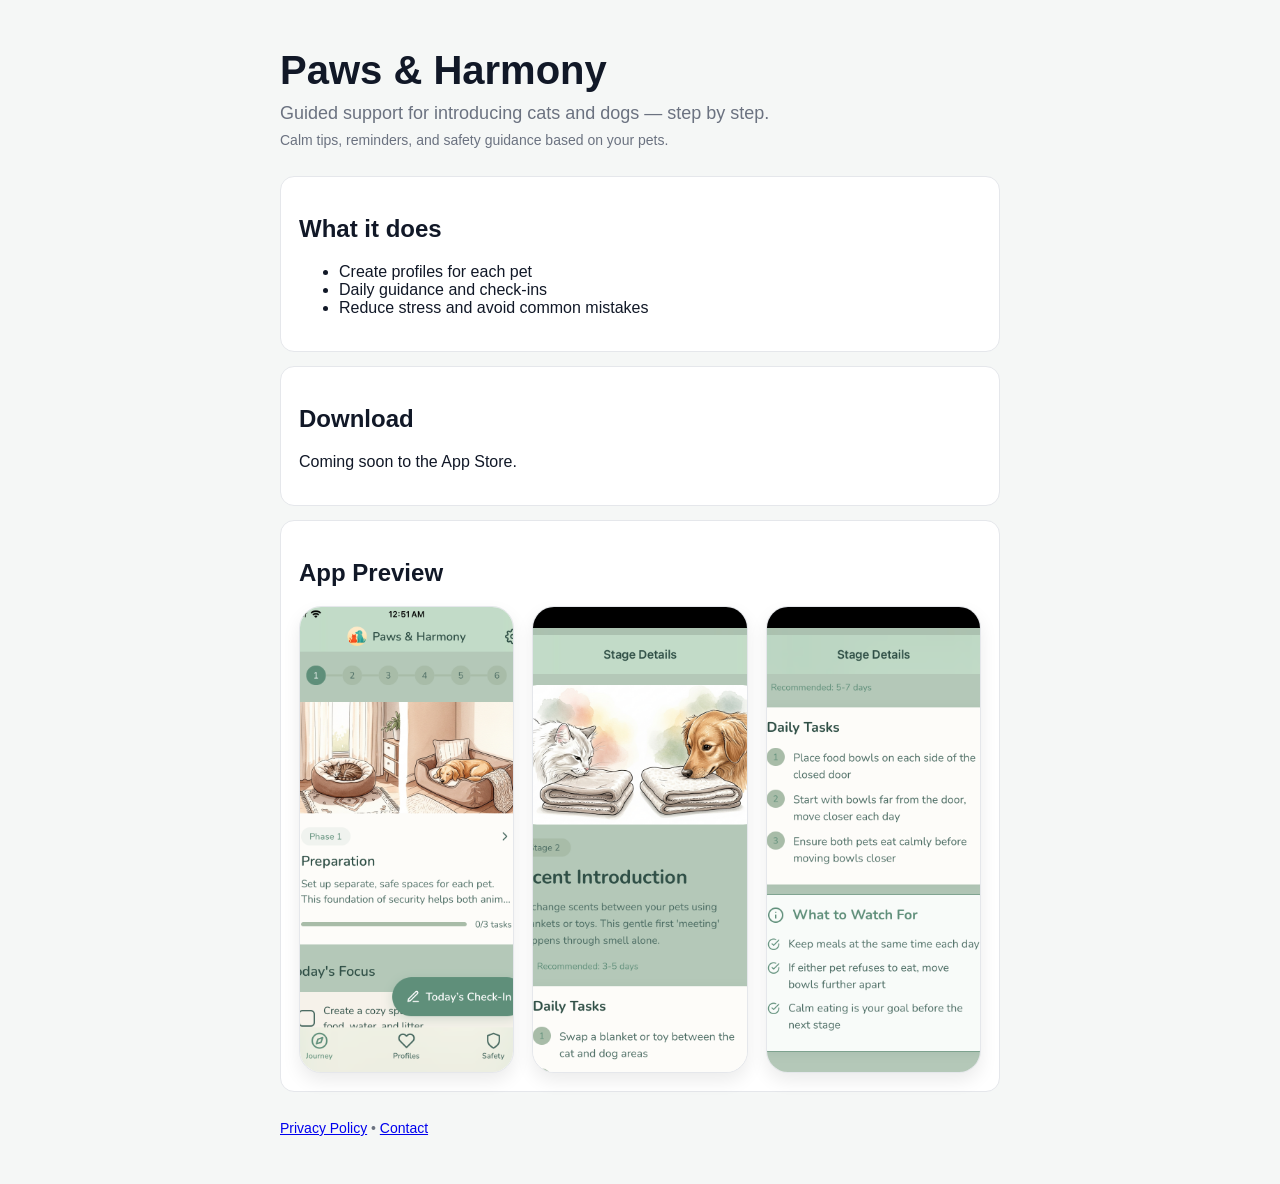
==== index.html @ eb030ee2 "Refactor index.html structure and update image versions Updated the HTML structure and improved the " ====
<!doctype html>
<html lang="en">
<head>
  <meta charset="UTF-8" />
  <meta name="viewport" content="width=device-width, initial-scale=1.0" />
  <title>Paws & Harmony</title>
  <link rel="stylesheet" href="styles.css?v=2" />
</head>

<body>
  <main class="wrap">

    <header class="header">
      <h1>Paws & Harmony</h1>
      <p class="tagline">
        Guided support for introducing cats and dogs — step by step.
      </p>
      <p class="micro">
        Calm tips, reminders, and safety guidance based on your pets.
      </p>
    </header>

    <section class="card">
      <h2>What it does</h2>
      <ul>
        <li>Create profiles for each pet</li>
        <li>Daily guidance and check-ins</li>
        <li>Reduce stress and avoid common mistakes</li>
      </ul>
    </section>

    <section class="card">
      <h2>Download</h2>
      <p>Coming soon to the App Store.</p>
    </section>

    <section class="card">
      <h2>App Preview</h2>

      <div class="screens">
        <img src="preview1.png?v=3" alt="App screenshot 1" />
        <img src="preview2.png?v=3" alt="App screenshot 2" />
        <img src="preview3.png?v=3" alt="App screenshot 3" />
      </div>
    </section>

    <footer class="footer">
      <a href="privacy.html">Privacy Policy</a>
      <span>•</span>
      <a href="mailto:contact@helppaharmony.com">Contact</a>
    </footer>

  </main>
</body>
</html>
---- styles.css ----
:root {
  --bg: #f5f7f6;
  --text: #111827;
  --muted: #6b7280;
  --card: #ffffff;
  --border: #e5e7eb;
}

* { box-sizing: border-box; }

body {
  margin: 0;
  font-family: -apple-system, BlinkMacSystemFont, "Segoe UI", Roboto, Arial, sans-serif;
  background: var(--bg);
  color: var(--text);
}

.wrap {
  max-width: 760px;
  margin: 0 auto;
  padding: 48px 20px;
}

.header h1 {
  margin: 0 0 10px;
  font-size: 40px;
}

.tagline {
  margin: 0 0 8px;
  font-size: 18px;
  color: var(--muted);
}

.micro {
  margin: 0 0 28px;
  font-size: 14px;
  color: var(--muted);
}

.card {
  background: var(--card);
  border: 1px solid var(--border);
  border-radius: 14px;
  padding: 18px;
  margin: 14px 0;
}

.footer {
  margin-top: 28px;
  font-size: 14px;
  color: var(--muted);
}
.screens {
  display: grid;
  grid-template-columns: repeat(auto-fit, minmax(180px, 1fr));
  gap: 18px;
  margin-top: 10px;
  place-items: center;
}

.screens img {
  width: 100%;
  max-width: 220px;

  /* makes them look like phone cards */
  aspect-ratio: 9 / 19.5;
  object-fit: cover;
  object-position: top;

  border-radius: 22px;
  border: 1px solid #e5e7eb;
  box-shadow: 0 8px 18px rgba(0,0,0,0.08);
  background: #fff;
}
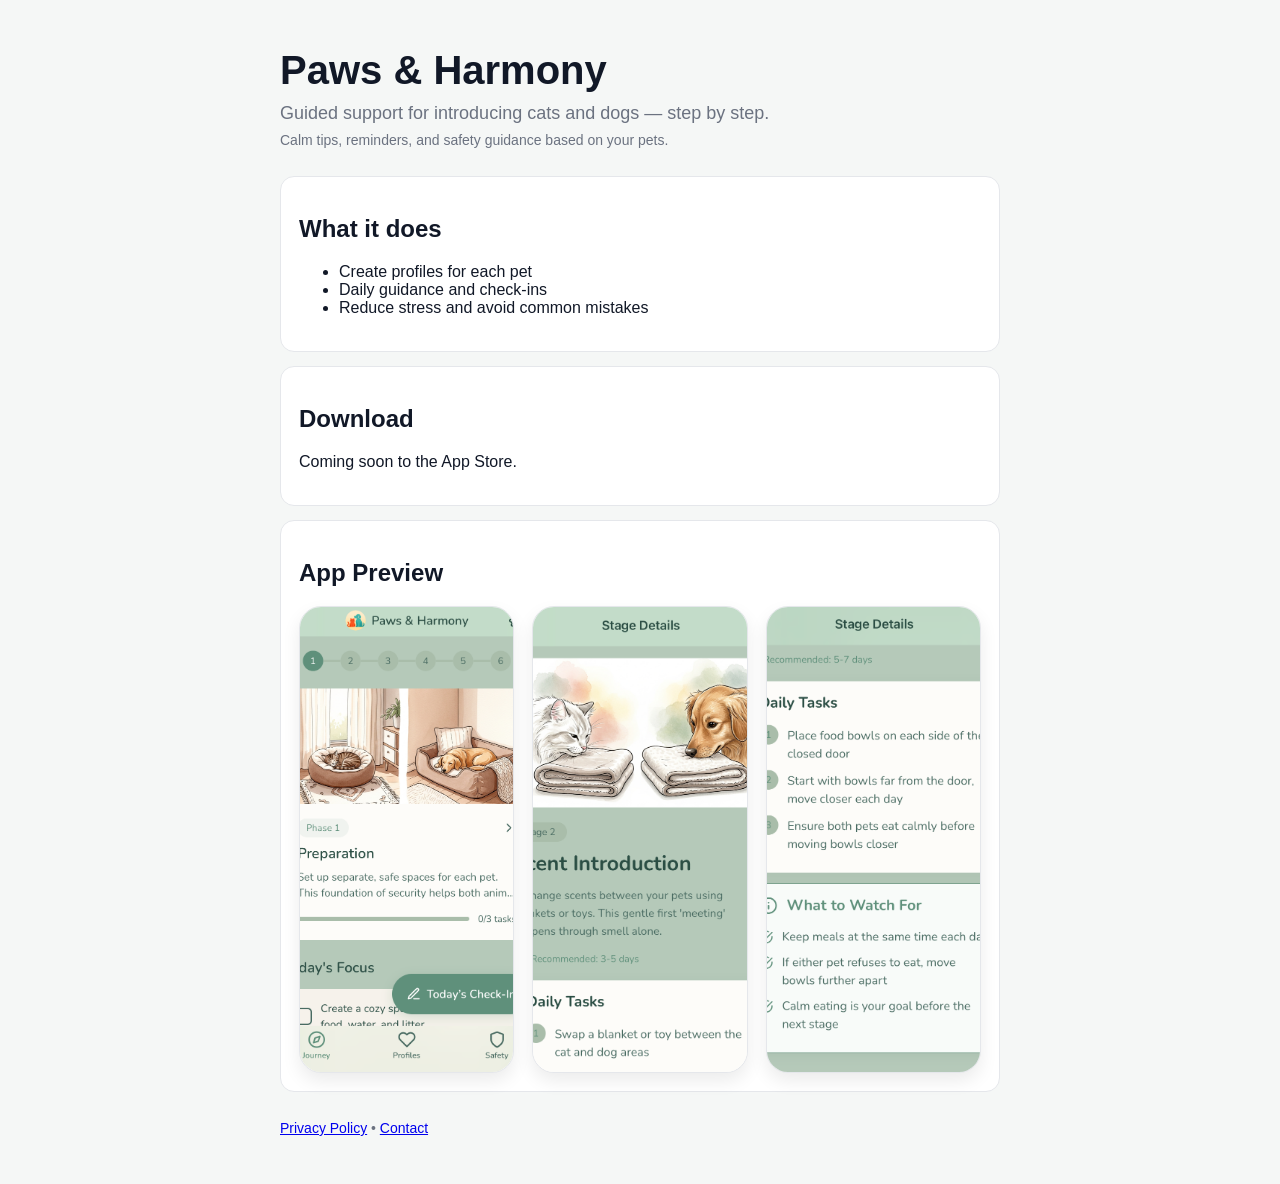
==== commit fcd2fd1d: "Update image previews to new versions" ====
--- a/index.html
+++ b/index.html
@@ -38,10 +38,10 @@
       <h2>App Preview</h2>
 
       <div class="screens">
-        <img src="preview1.png?v=3" alt="App screenshot 1" />
-        <img src="preview2.png?v=3" alt="App screenshot 2" />
-        <img src="preview3.png?v=3" alt="App screenshot 3" />
-      </div>
+  <img src="preview1-v2.png?v=1" alt="App screenshot 1" />
+  <img src="preview2-v2.png?v=1" alt="App screenshot 2" />
+  <img src="preview3-v2.png?v=1" alt="App screenshot 3" />
+</div>
     </section>
 
     <footer class="footer">
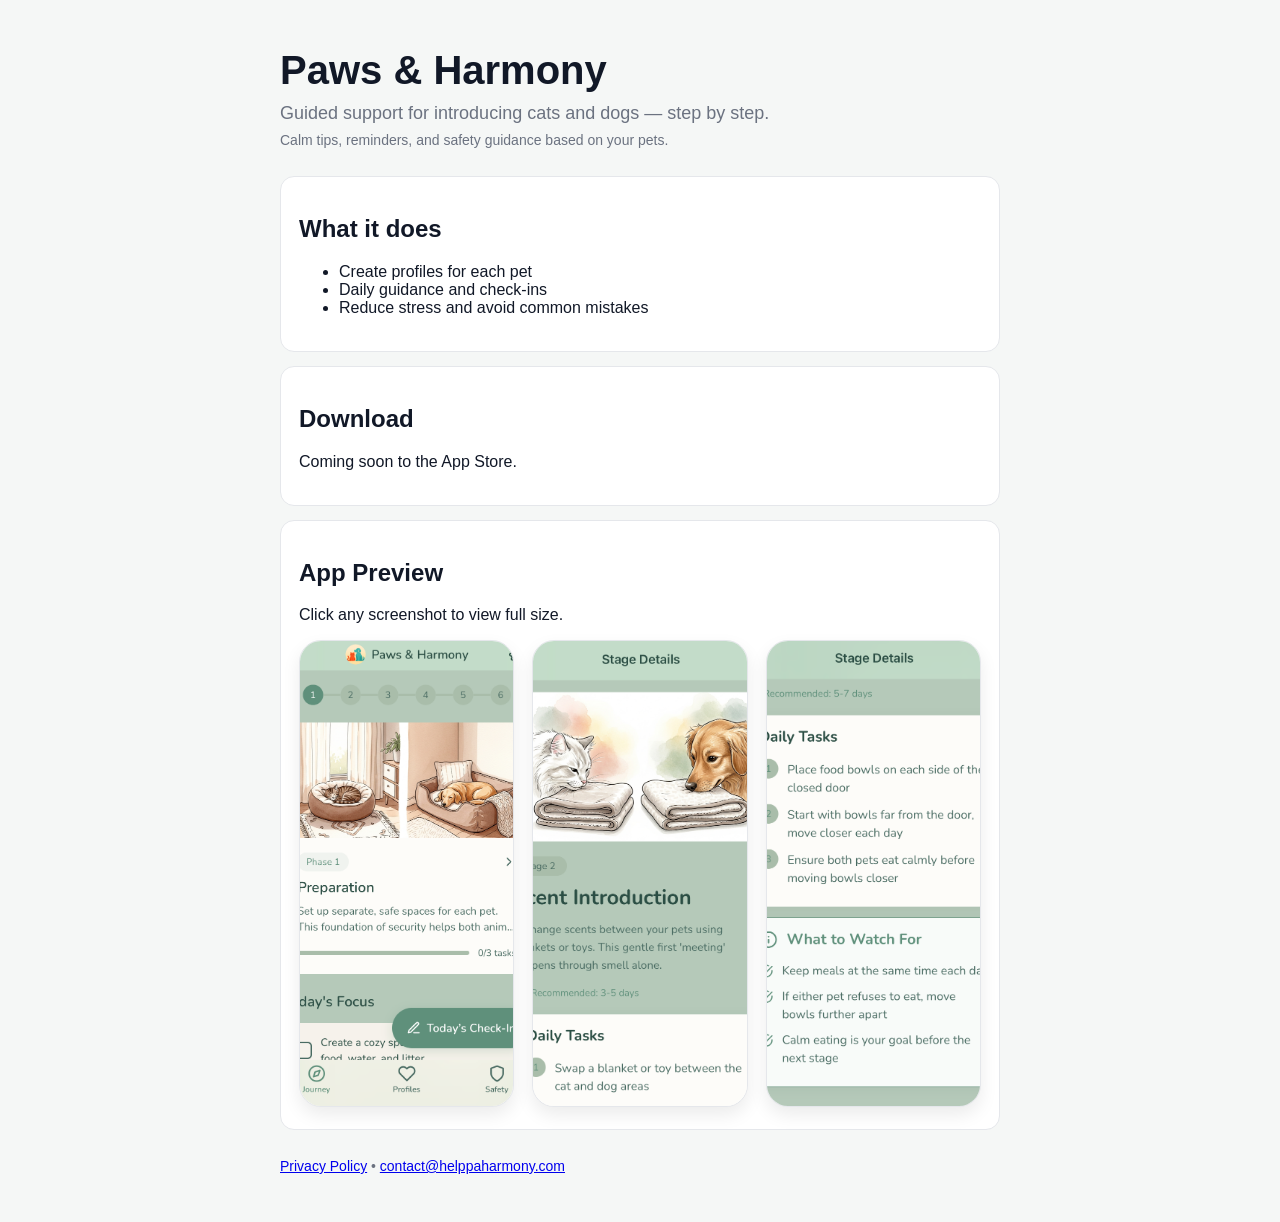
==== commit 4920ff1c: "Update stylesheet version and restructure HTML" ====
--- a/index.html
+++ b/index.html
@@ -4,7 +4,7 @@
   <meta charset="UTF-8" />
   <meta name="viewport" content="width=device-width, initial-scale=1.0" />
   <title>Paws & Harmony</title>
-  <link rel="stylesheet" href="styles.css?v=2" />
+  <link rel="stylesheet" href="styles.css?v=1" />
 </head>
 
 <body>
@@ -12,12 +12,8 @@
 
     <header class="header">
       <h1>Paws & Harmony</h1>
-      <p class="tagline">
-        Guided support for introducing cats and dogs — step by step.
-      </p>
-      <p class="micro">
-        Calm tips, reminders, and safety guidance based on your pets.
-      </p>
+      <p class="tagline">Guided support for introducing cats and dogs — step by step.</p>
+      <p class="micro">Calm tips, reminders, and safety guidance based on your pets.</p>
     </header>
 
     <section class="card">
@@ -36,18 +32,27 @@
 
     <section class="card">
       <h2>App Preview</h2>
+      <p class="subtle">Click any screenshot to view full size.</p>
 
       <div class="screens">
-  <img src="preview1-v2.png?v=1" alt="App screenshot 1" />
-  <img src="preview2-v2.png?v=1" alt="App screenshot 2" />
-  <img src="preview3-v2.png?v=1" alt="App screenshot 3" />
-</div>
+        <a href="preview1-v2.png?v=1" target="_blank" rel="noopener">
+          <img src="preview1-v2.png?v=1" alt="App screenshot 1" />
+        </a>
+
+        <a href="preview2-v2.png?v=1" target="_blank" rel="noopener">
+          <img src="preview2-v2.png?v=1" alt="App screenshot 2" />
+        </a>
+
+        <a href="preview3-v2.png?v=1" target="_blank" rel="noopener">
+          <img src="preview3-v2.png?v=1" alt="App screenshot 3" />
+        </a>
+      </div>
     </section>
 
     <footer class="footer">
       <a href="privacy.html">Privacy Policy</a>
       <span>•</span>
-      <a href="mailto:contact@helppaharmony.com">Contact</a>
+      <a href="mailto:contact@helppaharmony.com">contact@helppaharmony.com</a>
     </footer>
 
   </main>
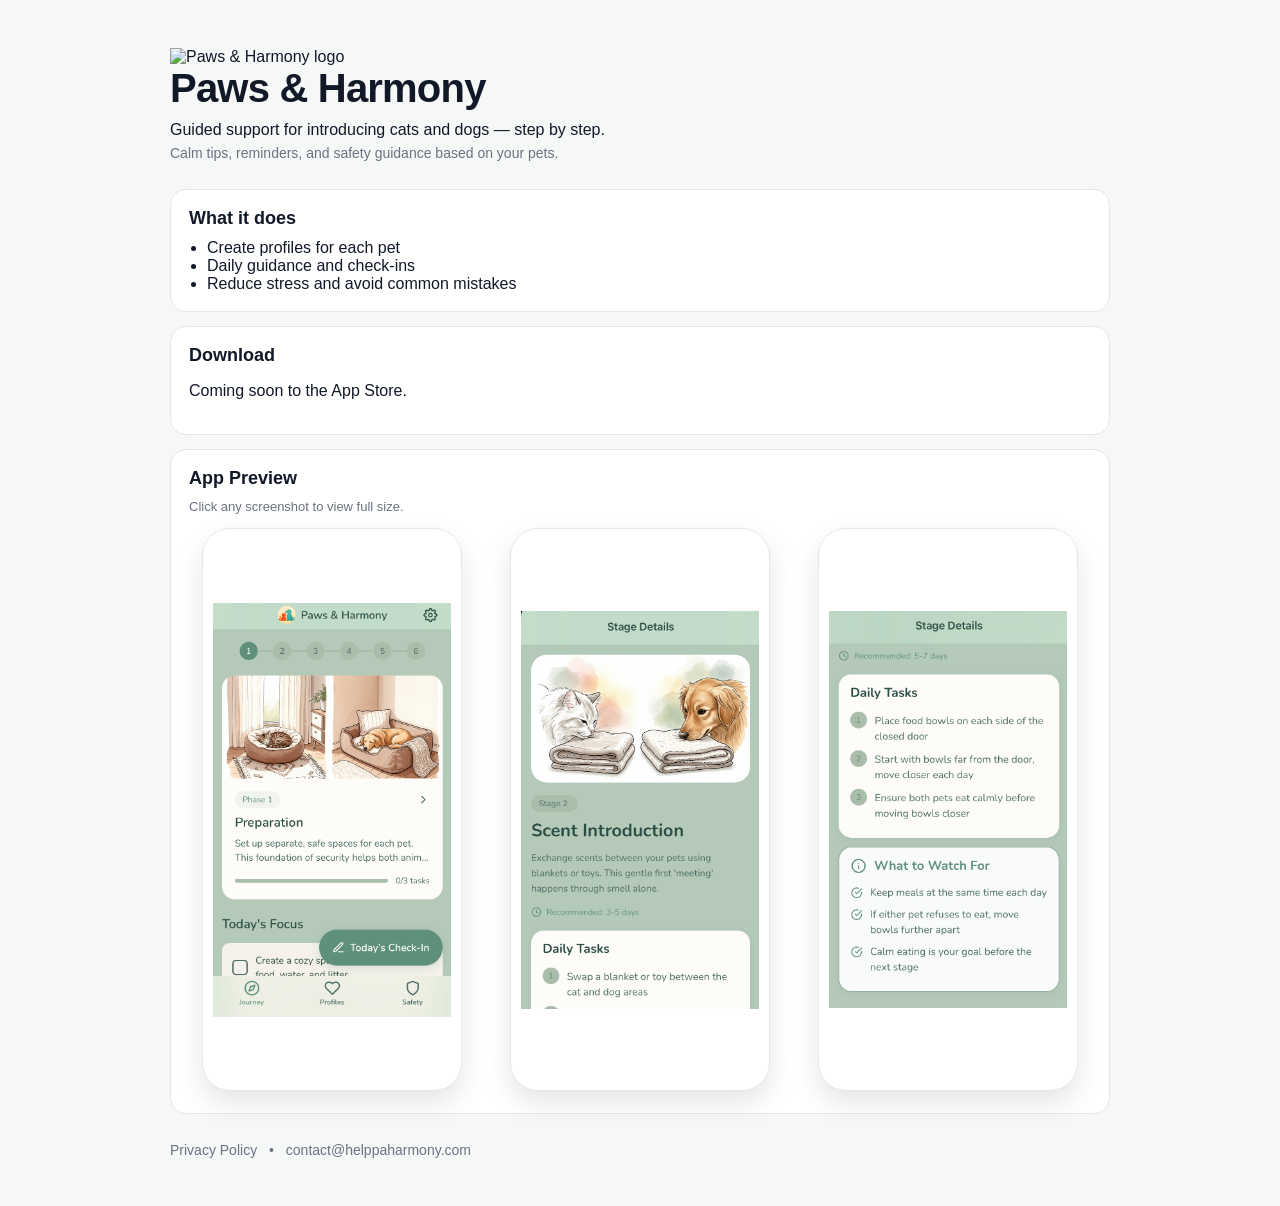
==== commit 1bea2aa5: "Add logo and restructure header in index.html" ====
--- a/index.html
+++ b/index.html
@@ -11,7 +11,11 @@
   <main class="wrap">
 
     <header class="header">
-      <h1>Paws & Harmony</h1>
+  <div class="title-row">
+    <img src="logo.png" alt="Paws & Harmony logo" class="logo" />
+    <h1>Paws & Harmony</h1>
+  </div>
+      
       <p class="tagline">Guided support for introducing cats and dogs — step by step.</p>
       <p class="micro">Calm tips, reminders, and safety guidance based on your pets.</p>
     </header>
--- a/styles.css
+++ b/styles.css
@@ -1,22 +1,24 @@
 :root {
-  --bg: #f5f7f6;
+  --bg: #f6f7f7;
+  --card: #ffffff;
   --text: #111827;
   --muted: #6b7280;
-  --card: #ffffff;
   --border: #e5e7eb;
 }
 
-* { box-sizing: border-box; }
+* {
+  box-sizing: border-box;
+}
 
 body {
   margin: 0;
-  font-family: -apple-system, BlinkMacSystemFont, "Segoe UI", Roboto, Arial, sans-serif;
+  font-family: -apple-system, BlinkMacSystemFont, "Segoe UI", Roboto, Helvetica, Arial, sans-serif;
   background: var(--bg);
   color: var(--text);
 }
 
 .wrap {
-  max-width: 760px;
+  max-width: 980px;
   margin: 0 auto;
   padding: 48px 20px;
 }
@@ -24,12 +26,13 @@
 .header h1 {
   margin: 0 0 10px;
   font-size: 40px;
+  letter-spacing: -0.02em;
 }
 
 .tagline {
-  margin: 0 0 8px;
-  font-size: 18px;
-  color: var(--muted);
+  margin: 0 0 6px;
+  font-size: 16px;
+  color: var(--text);
 }
 
 .micro {
@@ -38,12 +41,29 @@
   color: var(--muted);
 }
 
+.subtle {
+  margin: 6px 0 0;
+  font-size: 13px;
+  color: var(--muted);
+}
+
 .card {
   background: var(--card);
   border: 1px solid var(--border);
-  border-radius: 14px;
+  border-radius: 16px;
   padding: 18px;
   margin: 14px 0;
+}
+
+.card h2 {
+  margin: 0 0 10px;
+  font-size: 18px;
+}
+
+.card ul {
+  margin: 0;
+  padding-left: 18px;
+  color: var(--text);
 }
 
 .footer {
@@ -51,25 +71,55 @@
   font-size: 14px;
   color: var(--muted);
 }
+
+.footer a {
+  color: var(--muted);
+  text-decoration: none;
+}
+
+.footer a:hover {
+  text-decoration: underline;
+}
+
+.footer span {
+  margin: 0 8px;
+}
+
+/* App Preview Grid */
 .screens {
   display: grid;
-  grid-template-columns: repeat(auto-fit, minmax(180px, 1fr));
-  gap: 18px;
-  margin-top: 10px;
-  place-items: center;
+  grid-template-columns: repeat(auto-fit, minmax(220px, 1fr));
+  gap: 22px;
+  margin-top: 14px;
+  justify-items: center;
+  align-items: start;
 }
 
+.screens a {
+  display: block;
+  text-decoration: none;
+}
+
+/* Phone-style screenshot cards */
 .screens img {
   width: 100%;
-  max-width: 220px;
+  max-width: 260px;
 
-  /* makes them look like phone cards */
   aspect-ratio: 9 / 19.5;
-  object-fit: cover;
-  object-position: top;
+  object-fit: contain;     /* shows full screenshot */
+  object-position: center;
 
-  border-radius: 22px;
-  border: 1px solid #e5e7eb;
-  box-shadow: 0 8px 18px rgba(0,0,0,0.08);
-  background: #fff;
+  background: #ffffff;
+  padding: 10px;
+
+  border-radius: 28px;
+  border: 1px solid var(--border);
+  box-shadow: 0 12px 28px rgba(0,0,0,0.10);
+
+  transition: transform 0.15s ease, box-shadow 0.15s ease;
 }
+
+.screens a:hover img {
+  transform: translateY(-2px);
+  box-shadow: 0 18px 40px rgba(0,0,0,0.14);
+}
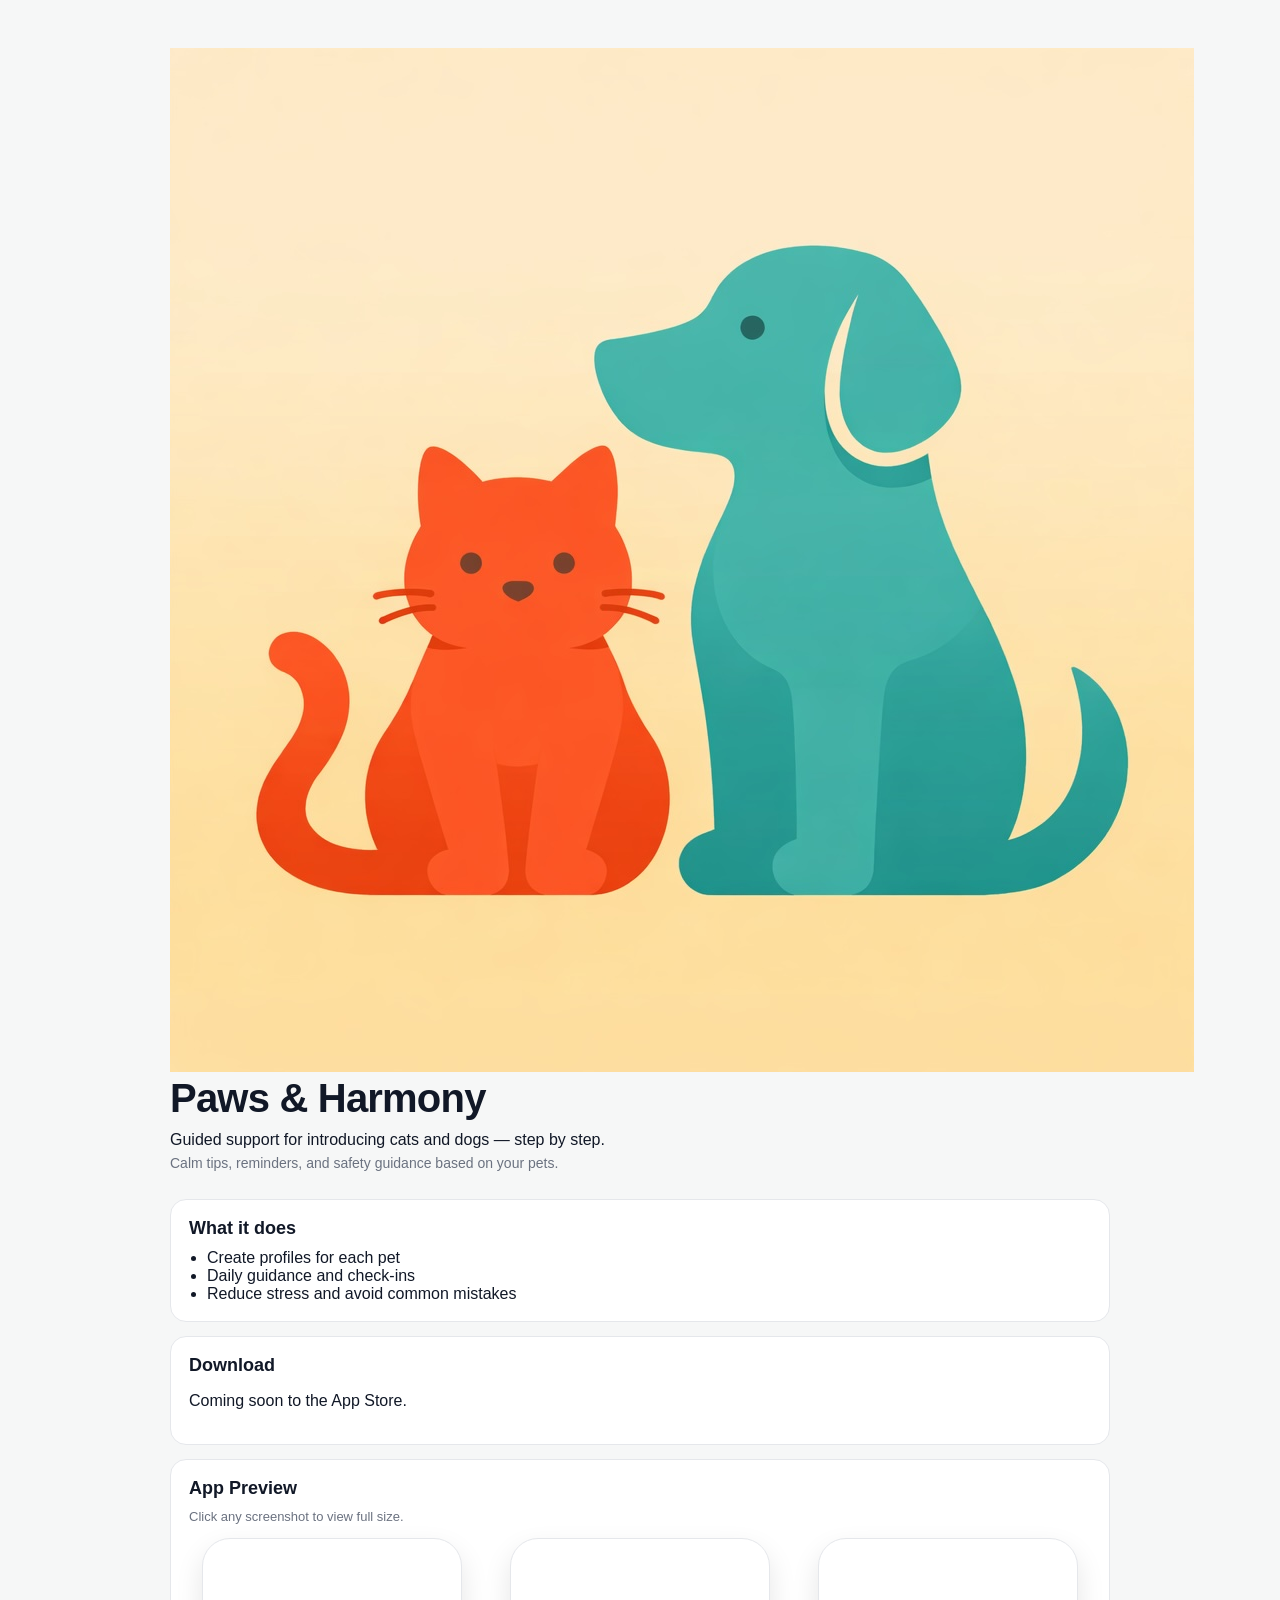
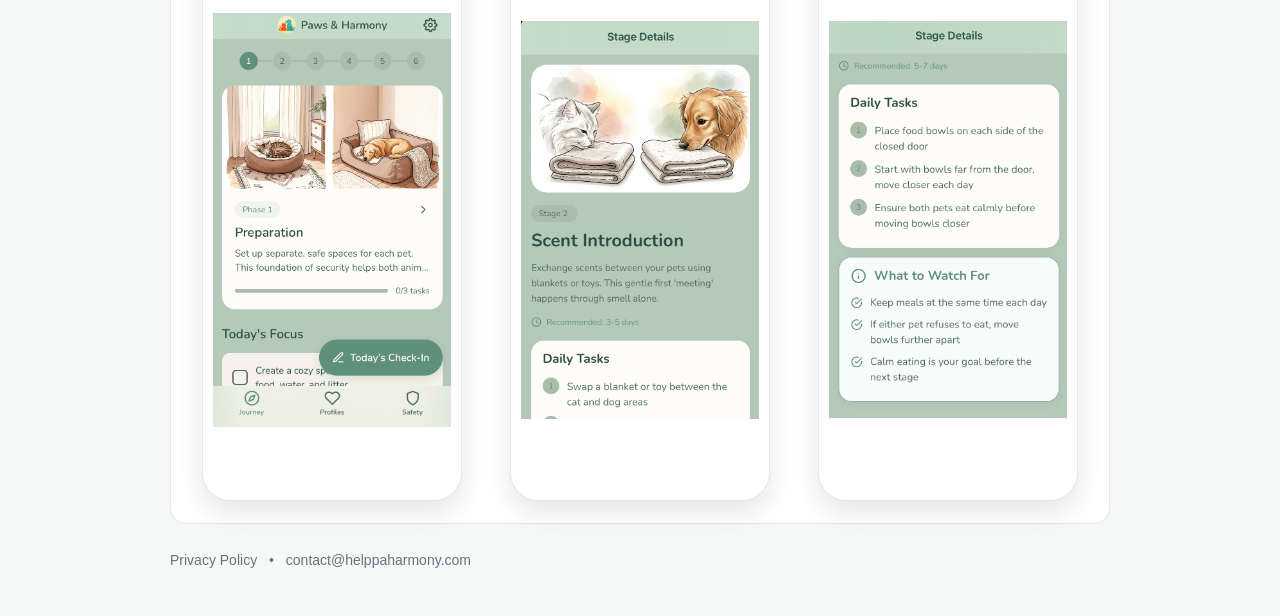
==== commit 6bba64bd: "Update logo image and adjust header structure" ====
--- a/index.html
+++ b/index.html
@@ -12,13 +12,13 @@
 
     <header class="header">
   <div class="title-row">
-    <img src="logo.png" alt="Paws & Harmony logo" class="logo" />
+    <img src="PW Main Logo.jpg" alt="Paws & Harmony logo" class="logo" />
     <h1>Paws & Harmony</h1>
   </div>
-      
-      <p class="tagline">Guided support for introducing cats and dogs — step by step.</p>
-      <p class="micro">Calm tips, reminders, and safety guidance based on your pets.</p>
-    </header>
+
+  <p class="tagline">Guided support for introducing cats and dogs — step by step.</p>
+  <p class="micro">Calm tips, reminders, and safety guidance based on your pets.</p>
+</header>
 
     <section class="card">
       <h2>What it does</h2>
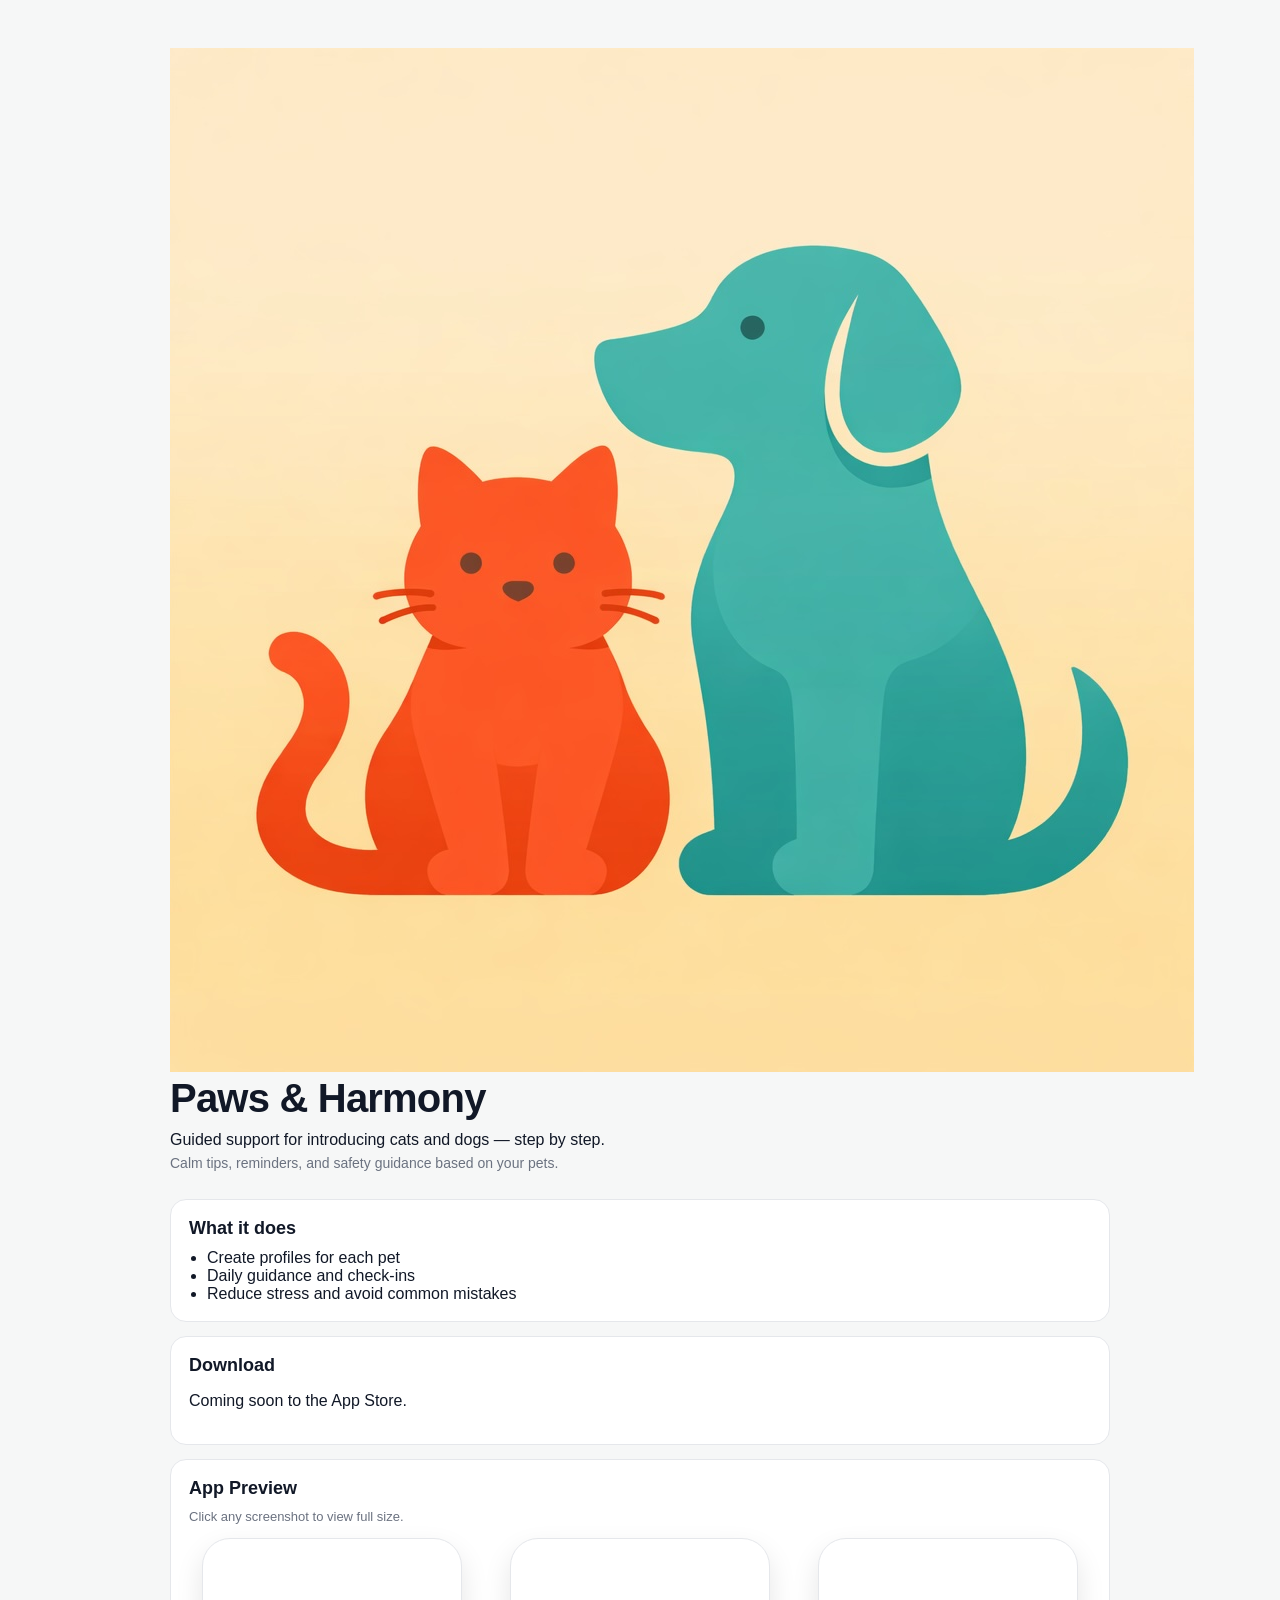
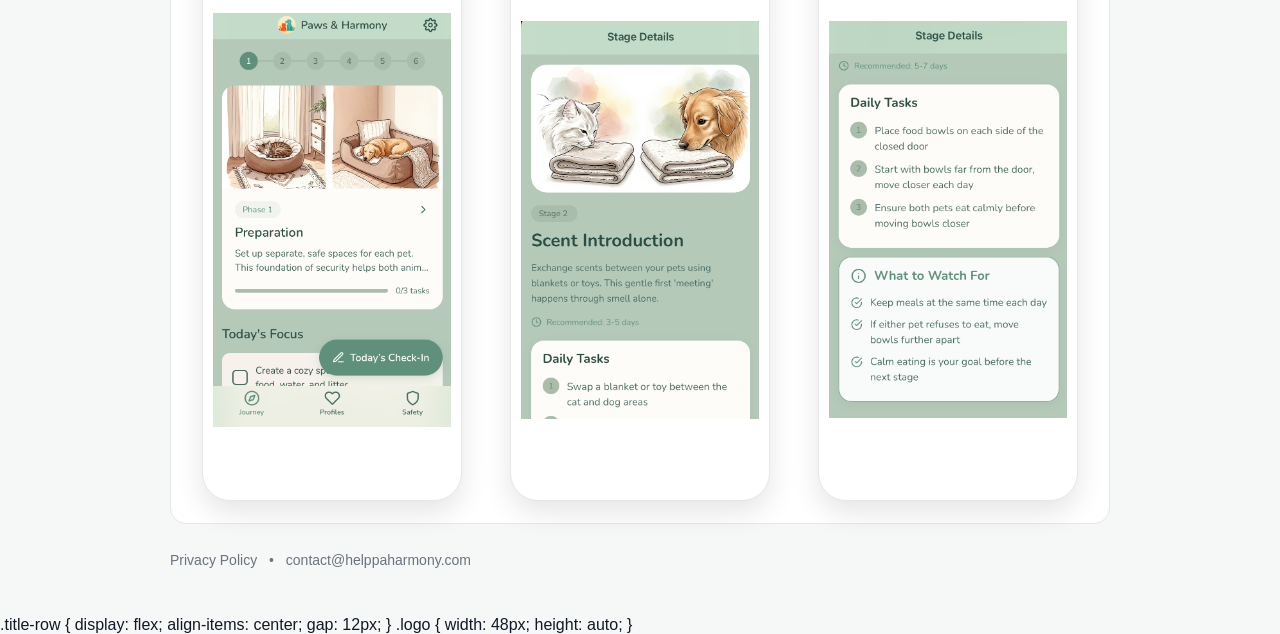
==== commit d0888e58: "Add styles for title row and logo in index.html" ====
--- a/index.html
+++ b/index.html
@@ -62,3 +62,14 @@
   </main>
 </body>
 </html>
+
+.title-row {
+  display: flex;
+  align-items: center;
+  gap: 12px;
+}
+
+.logo {
+  width: 48px;
+  height: auto;
+}
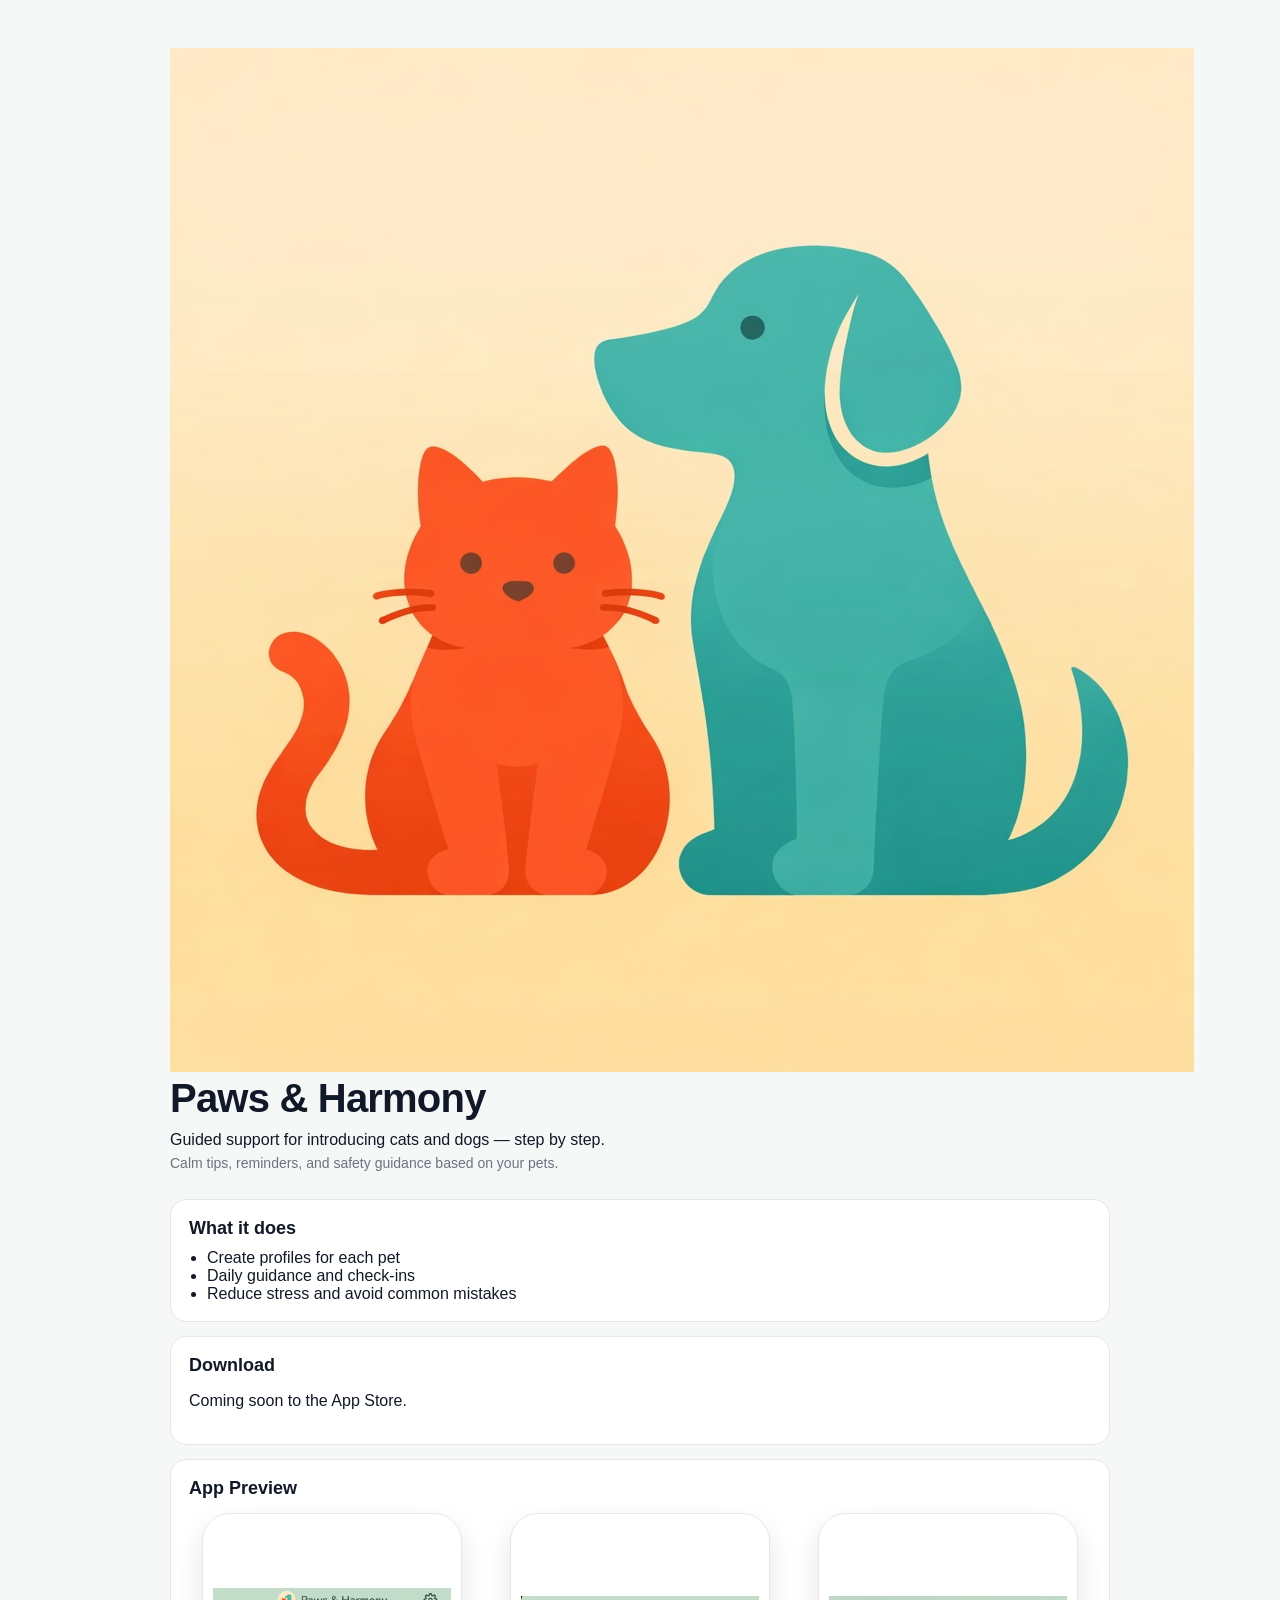
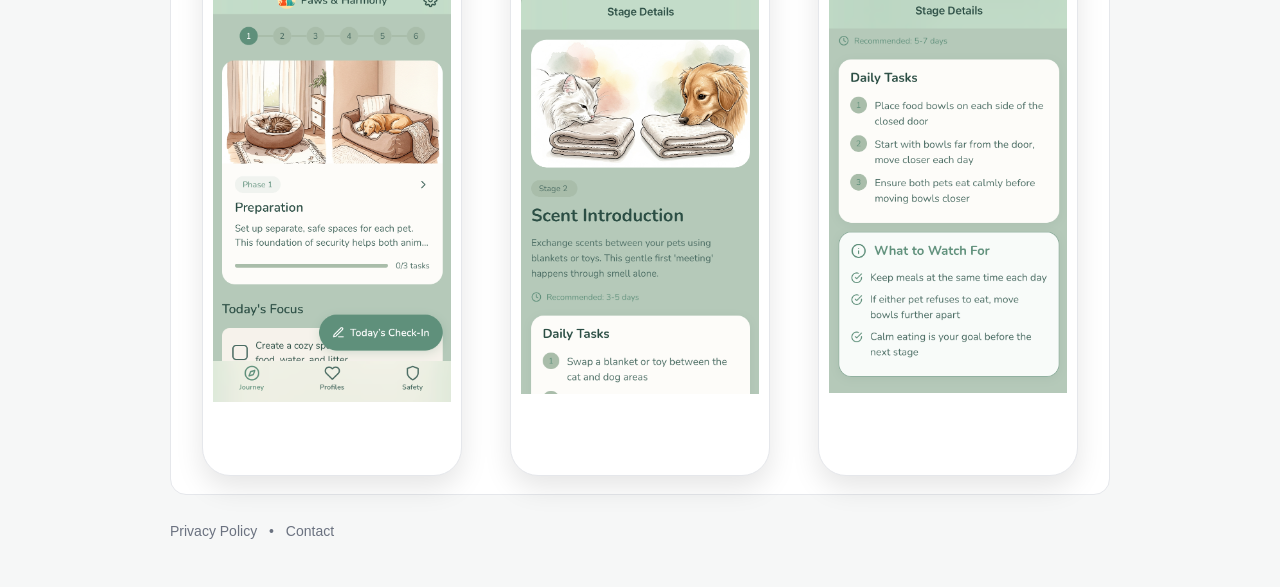
==== commit c865f29a: "Update stylesheet version and image links" ====
--- a/index.html
+++ b/index.html
@@ -4,21 +4,28 @@
   <meta charset="UTF-8" />
   <meta name="viewport" content="width=device-width, initial-scale=1.0" />
   <title>Paws & Harmony</title>
-  <link rel="stylesheet" href="styles.css?v=1" />
+
+  <!-- CSS version bump prevents caching -->
+  <link rel="stylesheet" href="styles.css?v=10" />
 </head>
 
 <body>
   <main class="wrap">
 
     <header class="header">
-  <div class="title-row">
-    <img src="PW Main Logo.jpg" alt="Paws & Harmony logo" class="logo" />
-    <h1>Paws & Harmony</h1>
-  </div>
+      <div class="title-row">
+        <img src="PW Main Logo.jpg" alt="Paws & Harmony logo" class="logo" />
+        <h1>Paws & Harmony</h1>
+      </div>
 
-  <p class="tagline">Guided support for introducing cats and dogs — step by step.</p>
-  <p class="micro">Calm tips, reminders, and safety guidance based on your pets.</p>
-</header>
+      <p class="tagline">
+        Guided support for introducing cats and dogs — step by step.
+      </p>
+
+      <p class="micro">
+        Calm tips, reminders, and safety guidance based on your pets.
+      </p>
+    </header>
 
     <section class="card">
       <h2>What it does</h2>
@@ -36,40 +43,20 @@
 
     <section class="card">
       <h2>App Preview</h2>
-      <p class="subtle">Click any screenshot to view full size.</p>
 
       <div class="screens">
-        <a href="preview1-v2.png?v=1" target="_blank" rel="noopener">
-          <img src="preview1-v2.png?v=1" alt="App screenshot 1" />
-        </a>
-
-        <a href="preview2-v2.png?v=1" target="_blank" rel="noopener">
-          <img src="preview2-v2.png?v=1" alt="App screenshot 2" />
-        </a>
-
-        <a href="preview3-v2.png?v=1" target="_blank" rel="noopener">
-          <img src="preview3-v2.png?v=1" alt="App screenshot 3" />
-        </a>
+        <img src="preview1-v2.png?v=3" alt="Preview 1" />
+        <img src="preview2-v2.png?v=3" alt="Preview 2" />
+        <img src="preview3-v2.png?v=3" alt="Preview 3" />
       </div>
     </section>
 
     <footer class="footer">
       <a href="privacy.html">Privacy Policy</a>
       <span>•</span>
-      <a href="mailto:contact@helppaharmony.com">contact@helppaharmony.com</a>
+      <a href="mailto:contact@pawsandharmony.net">Contact</a>
     </footer>
 
   </main>
 </body>
 </html>
-
-.title-row {
-  display: flex;
-  align-items: center;
-  gap: 12px;
-}
-
-.logo {
-  width: 48px;
-  height: auto;
-}
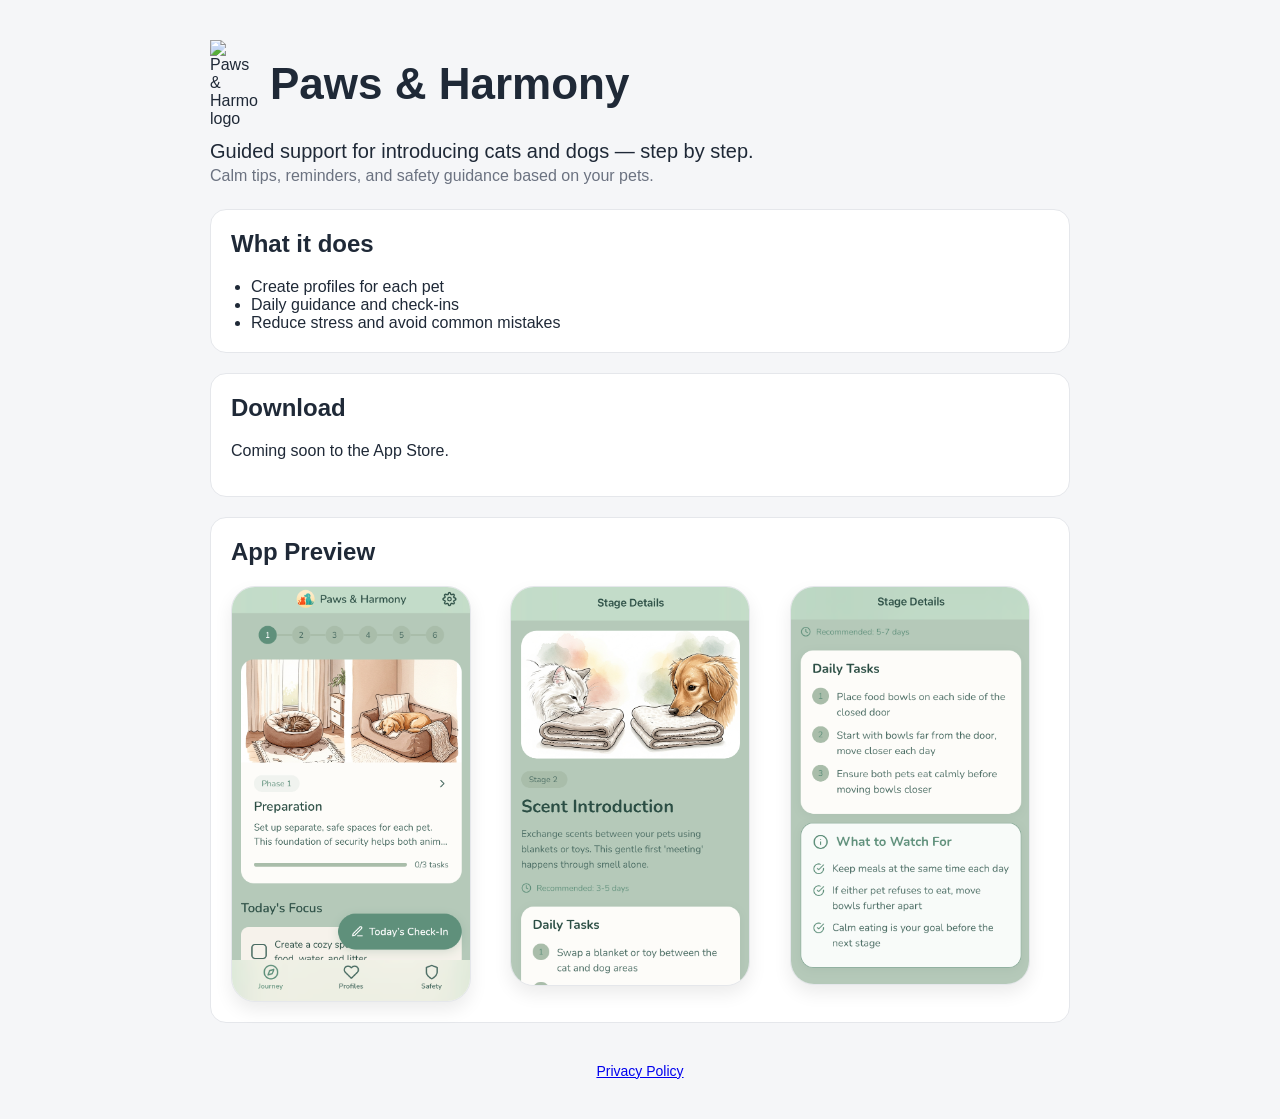
==== commit 512e00ce: "Update stylesheet version and image sources" ====
--- a/index.html
+++ b/index.html
@@ -4,9 +4,7 @@
   <meta charset="UTF-8" />
   <meta name="viewport" content="width=device-width, initial-scale=1.0" />
   <title>Paws & Harmony</title>
-
-  <!-- CSS version bump prevents caching -->
-  <link rel="stylesheet" href="styles.css?v=10" />
+  <link rel="stylesheet" href="styles.css?v=2" />
 </head>
 
 <body>
@@ -14,14 +12,13 @@
 
     <header class="header">
       <div class="title-row">
-        <img src="PW Main Logo.jpg" alt="Paws & Harmony logo" class="logo" />
+        <img src="logo.jpg" alt="Paws & Harmony logo" class="logo" />
         <h1>Paws & Harmony</h1>
       </div>
 
       <p class="tagline">
         Guided support for introducing cats and dogs — step by step.
       </p>
-
       <p class="micro">
         Calm tips, reminders, and safety guidance based on your pets.
       </p>
@@ -45,16 +42,14 @@
       <h2>App Preview</h2>
 
       <div class="screens">
-        <img src="preview1-v2.png?v=3" alt="Preview 1" />
-        <img src="preview2-v2.png?v=3" alt="Preview 2" />
-        <img src="preview3-v2.png?v=3" alt="Preview 3" />
+        <img src="preview1-v2.png" alt="Preview 1" />
+        <img src="preview2-v2.png" alt="Preview 2" />
+        <img src="preview3-v2.png" alt="Preview 3" />
       </div>
     </section>
 
     <footer class="footer">
       <a href="privacy.html">Privacy Policy</a>
-      <span>•</span>
-      <a href="mailto:contact@pawsandharmony.net">Contact</a>
     </footer>
 
   </main>
--- a/styles.css
+++ b/styles.css
@@ -1,9 +1,9 @@
 :root {
-  --bg: #f6f7f7;
+  --bg: #f5f6f8;
   --card: #ffffff;
-  --text: #111827;
+  --border: #e5e7eb;
+  --text: #1f2937;
   --muted: #6b7280;
-  --border: #e5e7eb;
 }
 
 * {
@@ -12,114 +12,82 @@
 
 body {
   margin: 0;
-  font-family: -apple-system, BlinkMacSystemFont, "Segoe UI", Roboto, Helvetica, Arial, sans-serif;
+  font-family: -apple-system, BlinkMacSystemFont, "Segoe UI", sans-serif;
   background: var(--bg);
   color: var(--text);
 }
 
 .wrap {
-  max-width: 980px;
+  max-width: 900px;
   margin: 0 auto;
-  padding: 48px 20px;
+  padding: 40px 20px;
 }
 
 .header h1 {
-  margin: 0 0 10px;
-  font-size: 40px;
-  letter-spacing: -0.02em;
+  margin: 0;
+  font-size: 44px;
 }
 
 .tagline {
-  margin: 0 0 6px;
-  font-size: 16px;
-  color: var(--text);
+  margin: 12px 0 4px;
+  font-size: 20px;
 }
 
 .micro {
-  margin: 0 0 28px;
-  font-size: 14px;
+  margin: 0 0 24px;
+  font-size: 16px;
   color: var(--muted);
 }
 
-.subtle {
-  margin: 6px 0 0;
-  font-size: 13px;
-  color: var(--muted);
+/* Logo + title row */
+.title-row {
+  display: flex;
+  align-items: center;
+  gap: 12px;
+}
+
+.logo {
+  width: 48px;
+  height: auto;
 }
 
 .card {
   background: var(--card);
   border: 1px solid var(--border);
   border-radius: 16px;
-  padding: 18px;
-  margin: 14px 0;
+  padding: 20px;
+  margin-bottom: 20px;
 }
 
 .card h2 {
-  margin: 0 0 10px;
-  font-size: 18px;
+  margin-top: 0;
 }
 
-.card ul {
+ul {
   margin: 0;
-  padding-left: 18px;
-  color: var(--text);
+  padding-left: 20px;
+}
+
+/* Screenshots grid */
+.screens {
+  display: grid;
+  grid-template-columns: repeat(auto-fit, minmax(200px, 1fr));
+  gap: 20px;
+  margin-top: 12px;
+}
+
+.screens img {
+  width: 100%;
+  max-width: 240px;
+  border-radius: 24px;
+  border: 1px solid var(--border);
+  box-shadow: 0 8px 18px rgba(0, 0, 0, 0.08);
+  background: #fff;
 }
 
 .footer {
-  margin-top: 28px;
+  text-align: center;
+  margin-top: 40px;
   font-size: 14px;
   color: var(--muted);
 }
-
-.footer a {
-  color: var(--muted);
-  text-decoration: none;
-}
-
-.footer a:hover {
-  text-decoration: underline;
-}
-
-.footer span {
-  margin: 0 8px;
-}
-
-/* App Preview Grid */
-.screens {
-  display: grid;
-  grid-template-columns: repeat(auto-fit, minmax(220px, 1fr));
-  gap: 22px;
-  margin-top: 14px;
-  justify-items: center;
-  align-items: start;
-}
-
-.screens a {
-  display: block;
-  text-decoration: none;
-}
-
-/* Phone-style screenshot cards */
-.screens img {
-  width: 100%;
-  max-width: 260px;
-
-  aspect-ratio: 9 / 19.5;
-  object-fit: contain;     /* shows full screenshot */
-  object-position: center;
-
-  background: #ffffff;
-  padding: 10px;
-
-  border-radius: 28px;
-  border: 1px solid var(--border);
-  box-shadow: 0 12px 28px rgba(0,0,0,0.10);
-
-  transition: transform 0.15s ease, box-shadow 0.15s ease;
-}
-
-.screens a:hover img {
-  transform: translateY(-2px);
-  box-shadow: 0 18px 40px rgba(0,0,0,0.14);
-}
